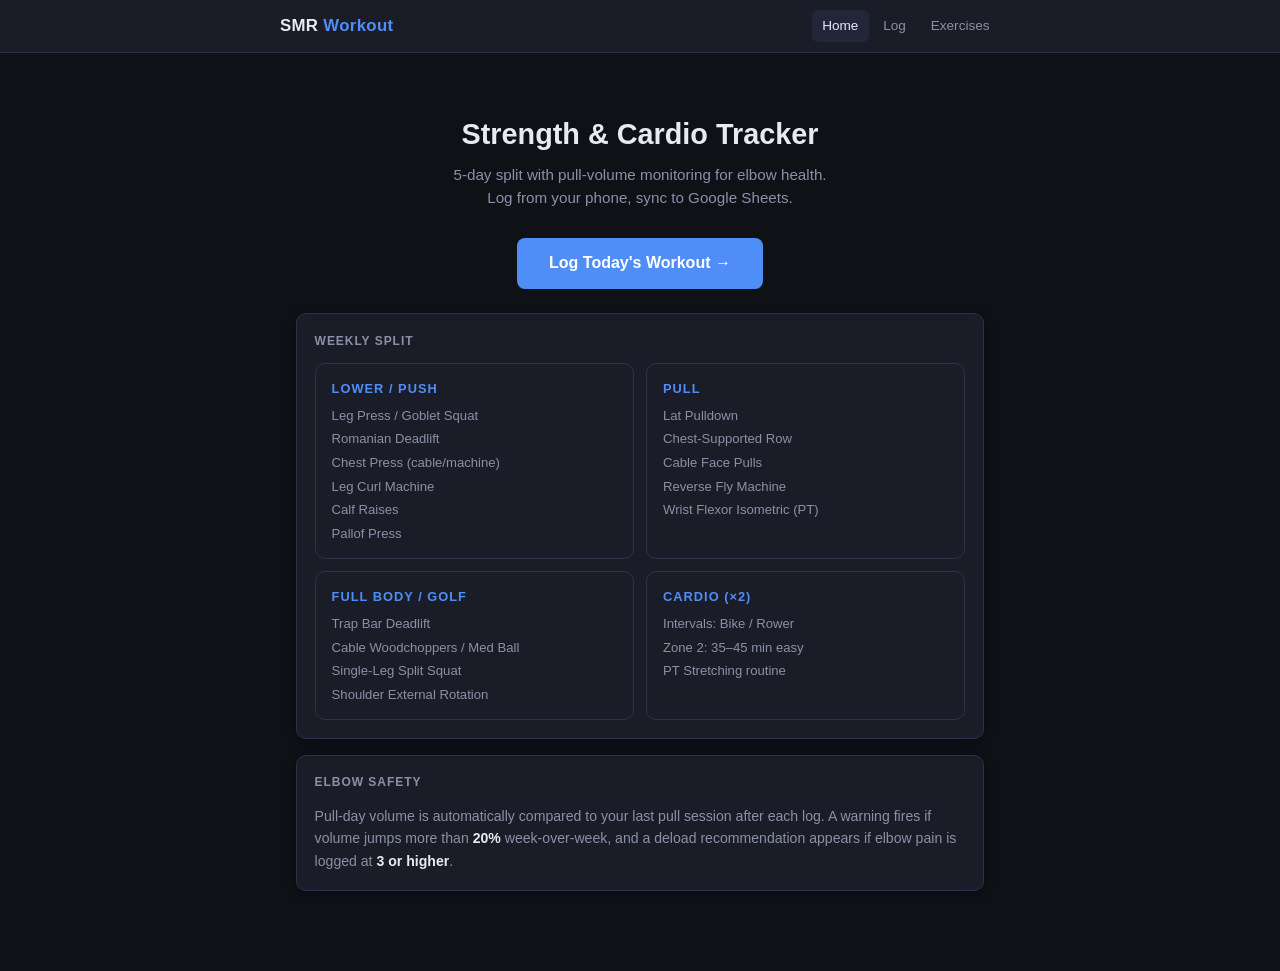
==== index.html @ ea09d0d0 "Replace Python CLI with static HTML/CSS/JS workout tracker - Remove: log_workout.py, check_volume.py" ====
<!DOCTYPE html>
<html lang="en">
<head>
  <meta charset="UTF-8">
  <meta name="viewport" content="width=device-width, initial-scale=1">
  <title>SMR Workout Tracker</title>
  <link rel="stylesheet" href="css/style.css">
</head>
<body>

<header class="site-header">
  <div class="header-inner">
    <span class="site-logo">SMR <span>Workout</span></span>
    <nav>
      <a href="index.html" class="active">Home</a>
      <a href="log.html">Log</a>
      <a href="exercises.html">Exercises</a>
    </nav>
  </div>
</header>

<main>
  <div class="hero">
    <h1>Strength &amp; Cardio Tracker</h1>
    <p>5-day split with pull-volume monitoring for elbow health. Log from your phone, sync to Google Sheets.</p>
    <a href="log.html" class="btn btn-primary cta" style="display:inline-flex;width:auto;">
      Log Today's Workout →
    </a>
  </div>

  <div class="card">
    <div class="card-title">Weekly Split</div>
    <div class="split-grid">
      <div class="split-card">
        <h3>Lower / Push</h3>
        <ul>
          <li>Leg Press / Goblet Squat</li>
          <li>Romanian Deadlift</li>
          <li>Chest Press (cable/machine)</li>
          <li>Leg Curl Machine</li>
          <li>Calf Raises</li>
          <li>Pallof Press</li>
        </ul>
      </div>
      <div class="split-card">
        <h3>Pull</h3>
        <ul>
          <li>Lat Pulldown</li>
          <li>Chest-Supported Row</li>
          <li>Cable Face Pulls</li>
          <li>Reverse Fly Machine</li>
          <li>Wrist Flexor Isometric (PT)</li>
        </ul>
      </div>
      <div class="split-card">
        <h3>Full Body / Golf</h3>
        <ul>
          <li>Trap Bar Deadlift</li>
          <li>Cable Woodchoppers / Med Ball</li>
          <li>Single-Leg Split Squat</li>
          <li>Shoulder External Rotation</li>
        </ul>
      </div>
      <div class="split-card">
        <h3>Cardio (×2)</h3>
        <ul>
          <li>Intervals: Bike / Rower</li>
          <li>Zone 2: 35–45 min easy</li>
          <li>PT Stretching routine</li>
        </ul>
      </div>
    </div>
  </div>

  <div class="card">
    <div class="card-title">Elbow Safety</div>
    <p style="font-size:.88rem;color:var(--muted);line-height:1.6;">
      Pull-day volume is automatically compared to your last pull session after each log.
      A warning fires if volume jumps more than <strong style="color:var(--text);">20%</strong>
      week-over-week, and a deload recommendation appears if elbow pain is logged at
      <strong style="color:var(--text);">3 or higher</strong>.
    </p>
  </div>
</main>

<script src="js/main.js"></script>
</body>
</html>
---- css/style.css ----
/* ── Reset & base ──────────────────────────────────────────────────── */
*, *::before, *::after { box-sizing: border-box; margin: 0; padding: 0; }

:root {
  --bg:        #0f1117;
  --surface:   #1a1d27;
  --surface2:  #22263a;
  --border:    #2e3248;
  --accent:    #4f8ef7;
  --accent-dk: #3a72d8;
  --danger:    #e05c5c;
  --warn:      #f5a623;
  --ok:        #4caf82;
  --text:      #e8eaf0;
  --muted:     #8b90a8;
  --radius:    10px;
  --shadow:    0 2px 12px rgba(0,0,0,.4);
  font-size: 16px;
}

body {
  background: var(--bg);
  color: var(--text);
  font-family: -apple-system, BlinkMacSystemFont, "Segoe UI", Roboto, sans-serif;
  line-height: 1.5;
  min-height: 100vh;
}

a { color: var(--accent); text-decoration: none; }
a:hover { text-decoration: underline; }

/* ── Layout shell ──────────────────────────────────────────────────── */
.site-header {
  background: var(--surface);
  border-bottom: 1px solid var(--border);
  padding: 0 1rem;
  position: sticky;
  top: 0;
  z-index: 100;
}

.header-inner {
  display: flex;
  align-items: center;
  justify-content: space-between;
  max-width: 720px;
  margin: 0 auto;
  height: 52px;
}

.site-logo {
  font-weight: 700;
  font-size: 1.05rem;
  color: var(--text);
  letter-spacing: .02em;
}
.site-logo span { color: var(--accent); }

nav { display: flex; gap: .25rem; }
nav a {
  color: var(--muted);
  font-size: .85rem;
  padding: .35rem .65rem;
  border-radius: 6px;
  transition: background .15s, color .15s;
}
nav a:hover, nav a.active {
  background: var(--surface2);
  color: var(--text);
  text-decoration: none;
}

main {
  max-width: 720px;
  margin: 0 auto;
  padding: 1.25rem 1rem 4rem;
}

/* ── Setup banner ──────────────────────────────────────────────────── */
.setup-banner {
  background: var(--surface2);
  border: 1px solid var(--warn);
  border-radius: var(--radius);
  padding: 1rem 1.1rem;
  margin-bottom: 1.25rem;
  display: none;
}
.setup-banner.visible { display: block; }
.setup-banner p { font-size: .88rem; color: var(--muted); margin-bottom: .75rem; }
.setup-banner strong { color: var(--warn); }
.setup-banner .input-row {
  display: flex; gap: .5rem; flex-wrap: wrap;
}
.setup-banner input {
  flex: 1;
  min-width: 0;
  background: var(--bg);
  border: 1px solid var(--border);
  border-radius: 6px;
  color: var(--text);
  padding: .5rem .75rem;
  font-size: .88rem;
}

/* ── Cards ─────────────────────────────────────────────────────────── */
.card {
  background: var(--surface);
  border: 1px solid var(--border);
  border-radius: var(--radius);
  padding: 1.1rem 1.1rem;
  margin-bottom: 1rem;
  box-shadow: var(--shadow);
}
.card-title {
  font-size: .75rem;
  font-weight: 600;
  text-transform: uppercase;
  letter-spacing: .08em;
  color: var(--muted);
  margin-bottom: .85rem;
}

/* ── Day selector ──────────────────────────────────────────────────── */
.day-selector {
  display: grid;
  grid-template-columns: repeat(auto-fit, minmax(120px, 1fr));
  gap: .5rem;
  margin-bottom: 1rem;
}

.day-btn {
  background: var(--surface2);
  border: 1px solid var(--border);
  border-radius: var(--radius);
  color: var(--muted);
  cursor: pointer;
  font-size: .82rem;
  font-weight: 600;
  line-height: 1.3;
  padding: .65rem .5rem;
  text-align: center;
  transition: border-color .15s, color .15s, background .15s;
}
.day-btn:hover { border-color: var(--accent); color: var(--text); }
.day-btn.active {
  background: rgba(79,142,247,.12);
  border-color: var(--accent);
  color: var(--accent);
}

/* ── Exercise table ─────────────────────────────────────────────────── */
.exercise-table {
  width: 100%;
  border-collapse: collapse;
}
.exercise-table th {
  color: var(--muted);
  font-size: .72rem;
  font-weight: 600;
  text-transform: uppercase;
  letter-spacing: .07em;
  padding: .4rem .5rem;
  text-align: left;
  border-bottom: 1px solid var(--border);
}
.exercise-table th:last-child,
.exercise-table td:last-child { text-align: right; }

.exercise-table td {
  padding: .65rem .5rem;
  font-size: .88rem;
  border-bottom: 1px solid var(--border);
  vertical-align: middle;
}
.exercise-table tr:last-child td { border-bottom: none; }

.exercise-name { font-weight: 500; }
.prescribed { color: var(--muted); font-size: .8rem; white-space: nowrap; }

.weight-input {
  background: var(--surface2);
  border: 1px solid var(--border);
  border-radius: 6px;
  color: var(--text);
  font-size: .95rem;
  padding: .4rem .5rem;
  text-align: right;
  width: 74px;
  transition: border-color .15s;
  -moz-appearance: textfield;
}
.weight-input::-webkit-outer-spin-button,
.weight-input::-webkit-inner-spin-button { -webkit-appearance: none; }
.weight-input:focus {
  border-color: var(--accent);
  outline: none;
}
.weight-input.has-value { border-color: var(--ok); }

.vol-cell { color: var(--muted); font-size: .82rem; min-width: 60px; }

/* ── Running totals bar ─────────────────────────────────────────────── */
.totals-bar {
  display: flex;
  gap: .75rem;
  flex-wrap: wrap;
  align-items: center;
  background: var(--surface2);
  border: 1px solid var(--border);
  border-radius: var(--radius);
  padding: .75rem 1rem;
  margin-bottom: 1rem;
}
.totals-bar .stat {
  display: flex;
  flex-direction: column;
  min-width: 80px;
}
.totals-bar .stat-label {
  font-size: .68rem;
  font-weight: 600;
  text-transform: uppercase;
  letter-spacing: .08em;
  color: var(--muted);
}
.totals-bar .stat-value {
  font-size: 1.25rem;
  font-weight: 700;
  color: var(--text);
  line-height: 1.2;
}
.totals-bar .stat-value.accent { color: var(--accent); }

/* ── Session fields ─────────────────────────────────────────────────── */
.session-fields {
  display: grid;
  grid-template-columns: 110px 1fr;
  gap: .75rem;
  align-items: start;
}
.field-group { display: flex; flex-direction: column; gap: .35rem; }
.field-label {
  font-size: .75rem;
  font-weight: 600;
  text-transform: uppercase;
  letter-spacing: .07em;
  color: var(--muted);
}
.field-input {
  background: var(--surface2);
  border: 1px solid var(--border);
  border-radius: 6px;
  color: var(--text);
  font-size: .92rem;
  padding: .5rem .7rem;
  transition: border-color .15s;
  width: 100%;
}
.field-input:focus { border-color: var(--accent); outline: none; }
textarea.field-input { resize: vertical; min-height: 60px; font-family: inherit; }

/* ── Buttons ────────────────────────────────────────────────────────── */
.btn {
  border: none;
  border-radius: 8px;
  cursor: pointer;
  font-size: .92rem;
  font-weight: 600;
  padding: .7rem 1.25rem;
  transition: background .15s, opacity .15s;
  display: inline-flex;
  align-items: center;
  gap: .45rem;
}
.btn-primary {
  background: var(--accent);
  color: #fff;
  width: 100%;
  justify-content: center;
  font-size: 1rem;
  padding: .9rem;
  margin-top: .25rem;
}
.btn-primary:hover { background: var(--accent-dk); }
.btn-sm {
  font-size: .8rem;
  padding: .4rem .75rem;
}
.btn-ghost {
  background: var(--surface2);
  border: 1px solid var(--border);
  color: var(--muted);
}
.btn-ghost:hover { color: var(--text); border-color: var(--muted); }

/* ── Summary / report screen ────────────────────────────────────────── */
#summary-screen { display: none; }
#summary-screen.visible { display: block; }
#log-screen.hidden { display: none; }

.report-header {
  text-align: center;
  padding: 1.5rem 0 .5rem;
}
.report-header .big-date {
  font-size: .8rem;
  color: var(--muted);
  text-transform: uppercase;
  letter-spacing: .08em;
}
.report-header h2 {
  font-size: 1.4rem;
  font-weight: 700;
  margin: .25rem 0 .5rem;
}
.report-header .day-badge {
  display: inline-block;
  background: rgba(79,142,247,.15);
  color: var(--accent);
  font-size: .78rem;
  font-weight: 600;
  padding: .25rem .7rem;
  border-radius: 20px;
  border: 1px solid var(--accent);
}

.volume-comparison {
  display: flex;
  gap: .75rem;
  justify-content: center;
  margin: 1rem 0;
  flex-wrap: wrap;
}
.vol-block {
  background: var(--surface2);
  border: 1px solid var(--border);
  border-radius: var(--radius);
  padding: .75rem 1.1rem;
  text-align: center;
  min-width: 110px;
}
.vol-block .vb-label { font-size: .7rem; color: var(--muted); text-transform: uppercase; letter-spacing: .07em; }
.vol-block .vb-value { font-size: 1.5rem; font-weight: 700; margin: .15rem 0; }
.vol-block .vb-sub { font-size: .72rem; color: var(--muted); }

.change-pill {
  display: inline-flex;
  align-items: center;
  gap: .3rem;
  padding: .3rem .75rem;
  border-radius: 20px;
  font-weight: 700;
  font-size: .95rem;
}
.change-pill.up { background: rgba(245,166,35,.15); color: var(--warn); border: 1px solid var(--warn); }
.change-pill.up-danger { background: rgba(224,92,92,.15); color: var(--danger); border: 1px solid var(--danger); }
.change-pill.down { background: rgba(76,175,130,.15); color: var(--ok); border: 1px solid var(--ok); }
.change-pill.neutral { background: var(--surface2); color: var(--muted); border: 1px solid var(--border); }

.alert-box {
  border-radius: var(--radius);
  padding: .85rem 1rem;
  margin-bottom: .75rem;
  font-size: .9rem;
  line-height: 1.5;
}
.alert-box.warn {
  background: rgba(245,166,35,.1);
  border: 1px solid var(--warn);
  color: var(--warn);
}
.alert-box.danger {
  background: rgba(224,92,92,.1);
  border: 1px solid var(--danger);
  color: var(--danger);
}
.alert-box.ok {
  background: rgba(76,175,130,.1);
  border: 1px solid var(--ok);
  color: var(--ok);
}

.exercise-summary-table {
  width: 100%;
  border-collapse: collapse;
  font-size: .85rem;
}
.exercise-summary-table th {
  color: var(--muted);
  font-size: .7rem;
  font-weight: 600;
  text-transform: uppercase;
  letter-spacing: .07em;
  padding: .35rem .5rem;
  text-align: left;
  border-bottom: 1px solid var(--border);
}
.exercise-summary-table td {
  padding: .55rem .5rem;
  border-bottom: 1px solid var(--border);
}
.exercise-summary-table tr:last-child td { border-bottom: none; }
.exercise-summary-table td:last-child { text-align: right; color: var(--muted); }

/* ── Index page ─────────────────────────────────────────────────────── */
.hero {
  text-align: center;
  padding: 2.5rem 0 1.5rem;
}
.hero h1 { font-size: 1.8rem; font-weight: 800; margin-bottom: .5rem; }
.hero p { color: var(--muted); font-size: .95rem; max-width: 380px; margin: 0 auto 1.5rem; }
.hero .cta { font-size: 1rem; padding: .85rem 2rem; }

.split-grid {
  display: grid;
  gap: .75rem;
  grid-template-columns: 1fr 1fr;
}
@media (max-width: 480px) { .split-grid { grid-template-columns: 1fr; } }

.split-card {
  background: var(--surface);
  border: 1px solid var(--border);
  border-radius: var(--radius);
  padding: .9rem 1rem;
}
.split-card h3 {
  font-size: .8rem;
  font-weight: 700;
  text-transform: uppercase;
  letter-spacing: .08em;
  color: var(--accent);
  margin-bottom: .5rem;
}
.split-card ul {
  list-style: none;
  font-size: .82rem;
  color: var(--muted);
  display: flex;
  flex-direction: column;
  gap: .25rem;
}

/* ── Exercises reference page ───────────────────────────────────────── */
.ex-section { margin-bottom: 1.5rem; }
.ex-section h2 {
  font-size: .78rem;
  font-weight: 700;
  text-transform: uppercase;
  letter-spacing: .09em;
  color: var(--accent);
  margin-bottom: .6rem;
  padding-bottom: .4rem;
  border-bottom: 1px solid var(--border);
}
.ex-list {
  list-style: none;
  display: flex;
  flex-direction: column;
  gap: .35rem;
}
.ex-item {
  display: flex;
  justify-content: space-between;
  align-items: baseline;
  font-size: .88rem;
  gap: .5rem;
}
.ex-item .ex-name { flex: 1; }
.ex-item .ex-rx {
  color: var(--muted);
  font-size: .78rem;
  white-space: nowrap;
}

/* ── Misc utilities ─────────────────────────────────────────────────── */
.mt-1 { margin-top: .75rem; }
.mt-2 { margin-top: 1.25rem; }
.text-muted { color: var(--muted); }
.text-center { text-align: center; }
.flex-center { display: flex; align-items: center; justify-content: center; gap: .5rem; }
.hidden { display: none !important; }

/* ── Spinner ────────────────────────────────────────────────────────── */
.spinner {
  width: 18px; height: 18px;
  border: 2px solid rgba(255,255,255,.2);
  border-top-color: #fff;
  border-radius: 50%;
  animation: spin .6s linear infinite;
  display: inline-block;
}
@keyframes spin { to { transform: rotate(360deg); } }

/* ── Mobile tweaks ──────────────────────────────────────────────────── */
@media (max-width: 540px) {
  .day-selector { grid-template-columns: 1fr 1fr; }
  .session-fields { grid-template-columns: 1fr; }
  .exercise-table th:nth-child(2),
  .exercise-table td:nth-child(2) { display: none; } /* hide prescribed on small */
  .volume-comparison { gap: .5rem; }
  .vol-block { min-width: 90px; padding: .6rem .75rem; }
  .vol-block .vb-value { font-size: 1.2rem; }
}
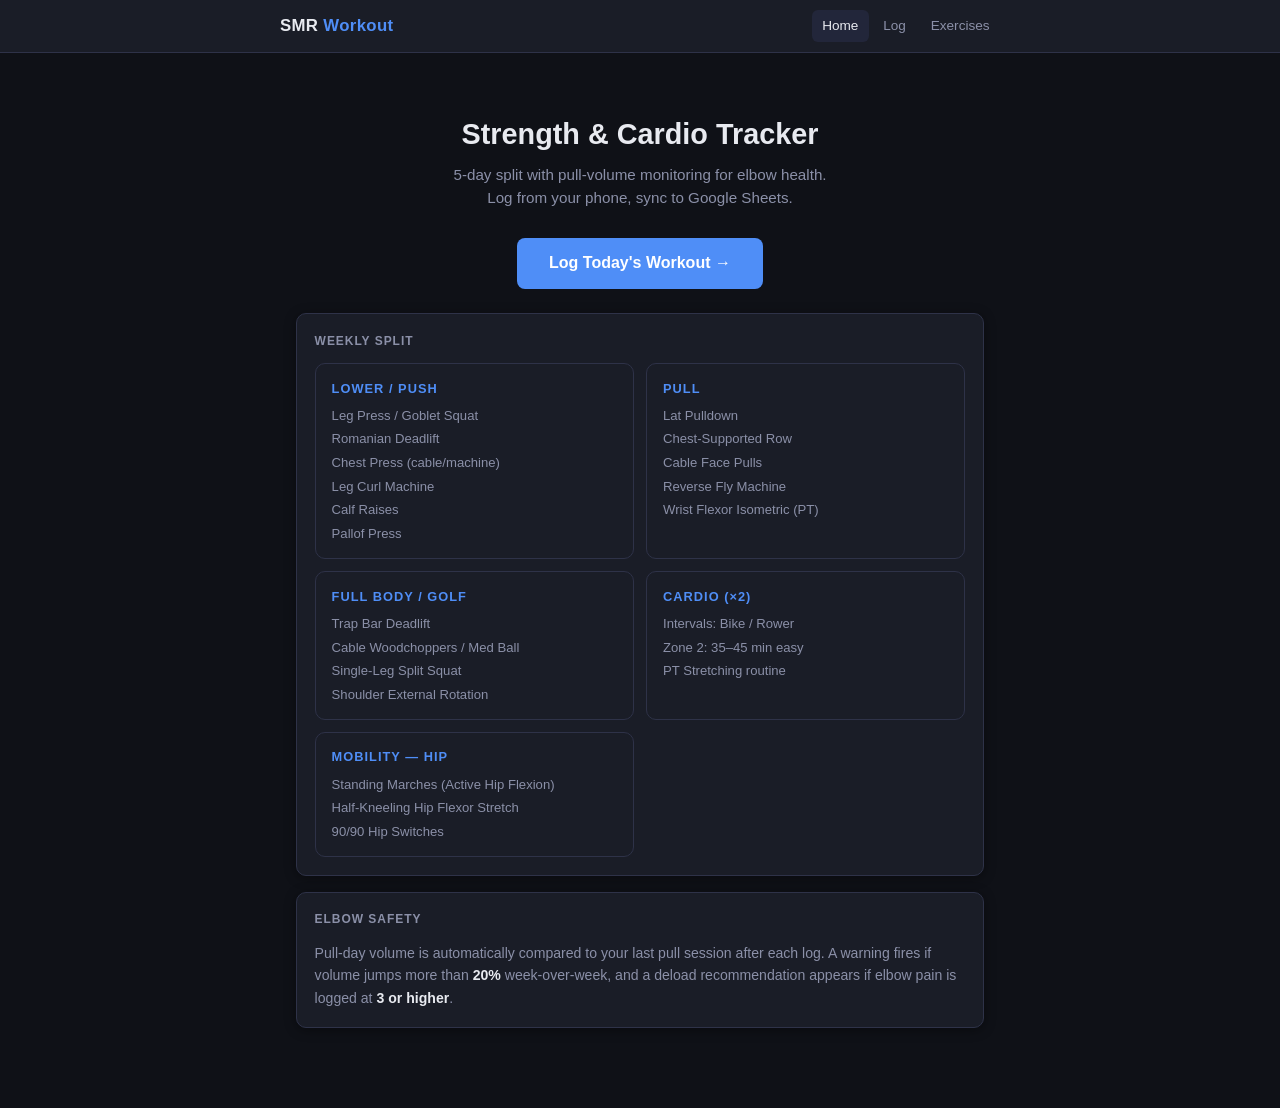
==== commit f8dd93fe: "Add Mobility — Hip category for morning hip flexor stiffness New "Mobility — Hip" day with three exe" ====
--- a/index.html
+++ b/index.html
@@ -69,6 +69,14 @@
           <li>PT Stretching routine</li>
         </ul>
       </div>
+      <div class="split-card">
+        <h3>Mobility — Hip</h3>
+        <ul>
+          <li>Standing Marches (Active Hip Flexion)</li>
+          <li>Half-Kneeling Hip Flexor Stretch</li>
+          <li>90/90 Hip Switches</li>
+        </ul>
+      </div>
     </div>
   </div>
 
--- a/css/style.css
+++ b/css/style.css
@@ -177,6 +177,13 @@
 .exercise-name { font-weight: 500; }
 .prescribed { color: var(--muted); font-size: .8rem; white-space: nowrap; }
 
+/* Shrink exercise name column so Prescribed and input stay visible on small screens */
+.exercise-table td:first-child { max-width: 130px; word-break: break-word; }
+@media (max-width: 400px) {
+  .exercise-table td:first-child { max-width: 90px; font-size: .8rem; }
+  .prescribed { font-size: .72rem; }
+}
+
 .weight-input {
   background: var(--surface2);
   border: 1px solid var(--border);
@@ -496,8 +503,7 @@
 @media (max-width: 540px) {
   .day-selector { grid-template-columns: 1fr 1fr; }
   .session-fields { grid-template-columns: 1fr; }
-  .exercise-table th:nth-child(2),
-  .exercise-table td:nth-child(2) { display: none; } /* hide prescribed on small */
+
   .volume-comparison { gap: .5rem; }
   .vol-block { min-width: 90px; padding: .6rem .75rem; }
   .vol-block .vb-value { font-size: 1.2rem; }
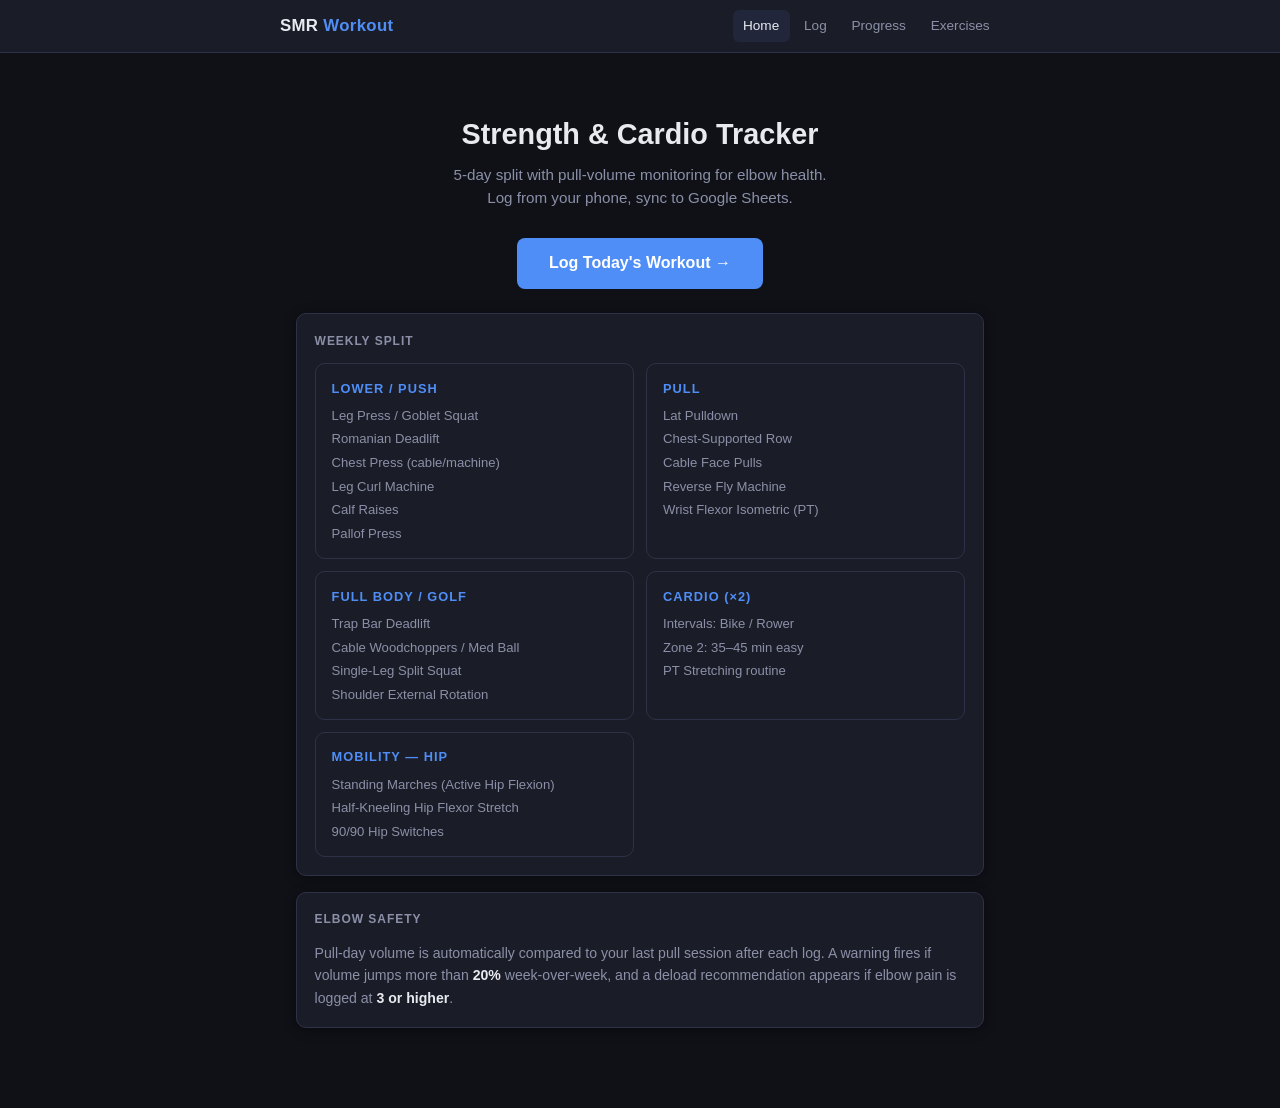
==== commit 12b82c20: "Add a Progress page charting per-exercise weight/duration over time Reads the same locally-saved ses" ====
--- a/index.html
+++ b/index.html
@@ -14,6 +14,7 @@
     <nav>
       <a href="index.html" class="active">Home</a>
       <a href="log.html">Log</a>
+      <a href="progress.html">Progress</a>
       <a href="exercises.html">Exercises</a>
     </nav>
   </div>
--- a/css/style.css
+++ b/css/style.css
@@ -363,6 +363,8 @@
 .change-pill.up-danger { background: rgba(224,92,92,.15); color: var(--danger); border: 1px solid var(--danger); }
 .change-pill.down { background: rgba(76,175,130,.15); color: var(--ok); border: 1px solid var(--ok); }
 .change-pill.neutral { background: var(--surface2); color: var(--muted); border: 1px solid var(--border); }
+.change-pill.pos { background: rgba(76,175,130,.15); color: var(--ok); border: 1px solid var(--ok); }
+.change-pill.neg { background: rgba(224,92,92,.15); color: var(--danger); border: 1px solid var(--danger); }
 
 .alert-box {
   border-radius: var(--radius);
@@ -499,6 +501,36 @@
 }
 @keyframes spin { to { transform: rotate(360deg); } }
 
+/* ── Progress chart ──────────────────────────────────────────────────── */
+.chart-tooltip {
+  position: absolute;
+  pointer-events: none;
+  background: var(--surface2);
+  border: 1px solid var(--border);
+  border-radius: 6px;
+  padding: .4rem .6rem;
+  font-size: .78rem;
+  color: var(--text);
+  white-space: nowrap;
+  transform: translate(-50%, -100%);
+  box-shadow: var(--shadow);
+  z-index: 10;
+}
+.chart-tooltip .tt-value { font-weight: 700; }
+.chart-tooltip .tt-date { color: var(--muted); font-size: .72rem; }
+
+.chart-svg-text {
+  font-size: 11px;
+  fill: var(--muted);
+  font-family: -apple-system, BlinkMacSystemFont, "Segoe UI", Roboto, sans-serif;
+}
+.chart-endlabel { fill: var(--text); font-weight: 600; }
+.chart-gridline { stroke: var(--border); stroke-width: 1; }
+.chart-line { fill: none; stroke: var(--accent); stroke-width: 2; stroke-linejoin: round; stroke-linecap: round; }
+.chart-dot { fill: var(--accent); stroke: var(--surface); stroke-width: 2; }
+.chart-crosshair { stroke: var(--muted); stroke-width: 1; stroke-dasharray: 3 3; opacity: 0; }
+.chart-hit { fill: transparent; }
+
 /* ── Mobile tweaks ──────────────────────────────────────────────────── */
 @media (max-width: 540px) {
   .day-selector { grid-template-columns: 1fr 1fr; }
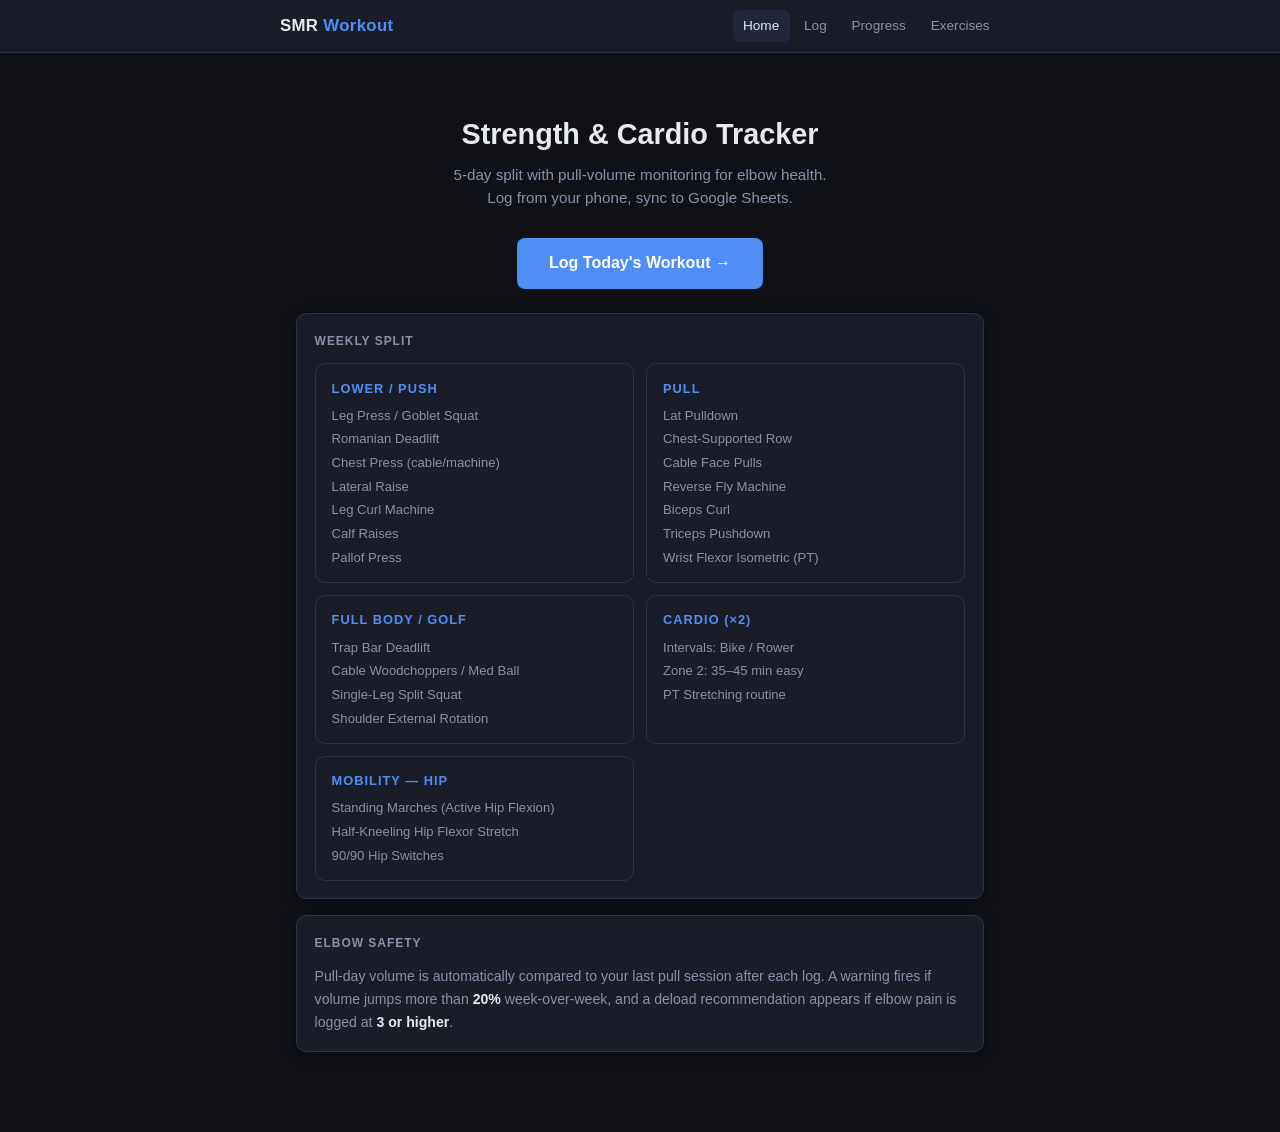
==== commit 8af17127: "Add Lateral Raise and Biceps Curl to fill shoulder/biceps gap - Lateral Raise (3x12) added to Lower/" ====
--- a/index.html
+++ b/index.html
@@ -38,6 +38,7 @@
           <li>Leg Press / Goblet Squat</li>
           <li>Romanian Deadlift</li>
           <li>Chest Press (cable/machine)</li>
+          <li>Lateral Raise</li>
           <li>Leg Curl Machine</li>
           <li>Calf Raises</li>
           <li>Pallof Press</li>
@@ -50,6 +51,8 @@
           <li>Chest-Supported Row</li>
           <li>Cable Face Pulls</li>
           <li>Reverse Fly Machine</li>
+          <li>Biceps Curl</li>
+          <li>Triceps Pushdown</li>
           <li>Wrist Flexor Isometric (PT)</li>
         </ul>
       </div>
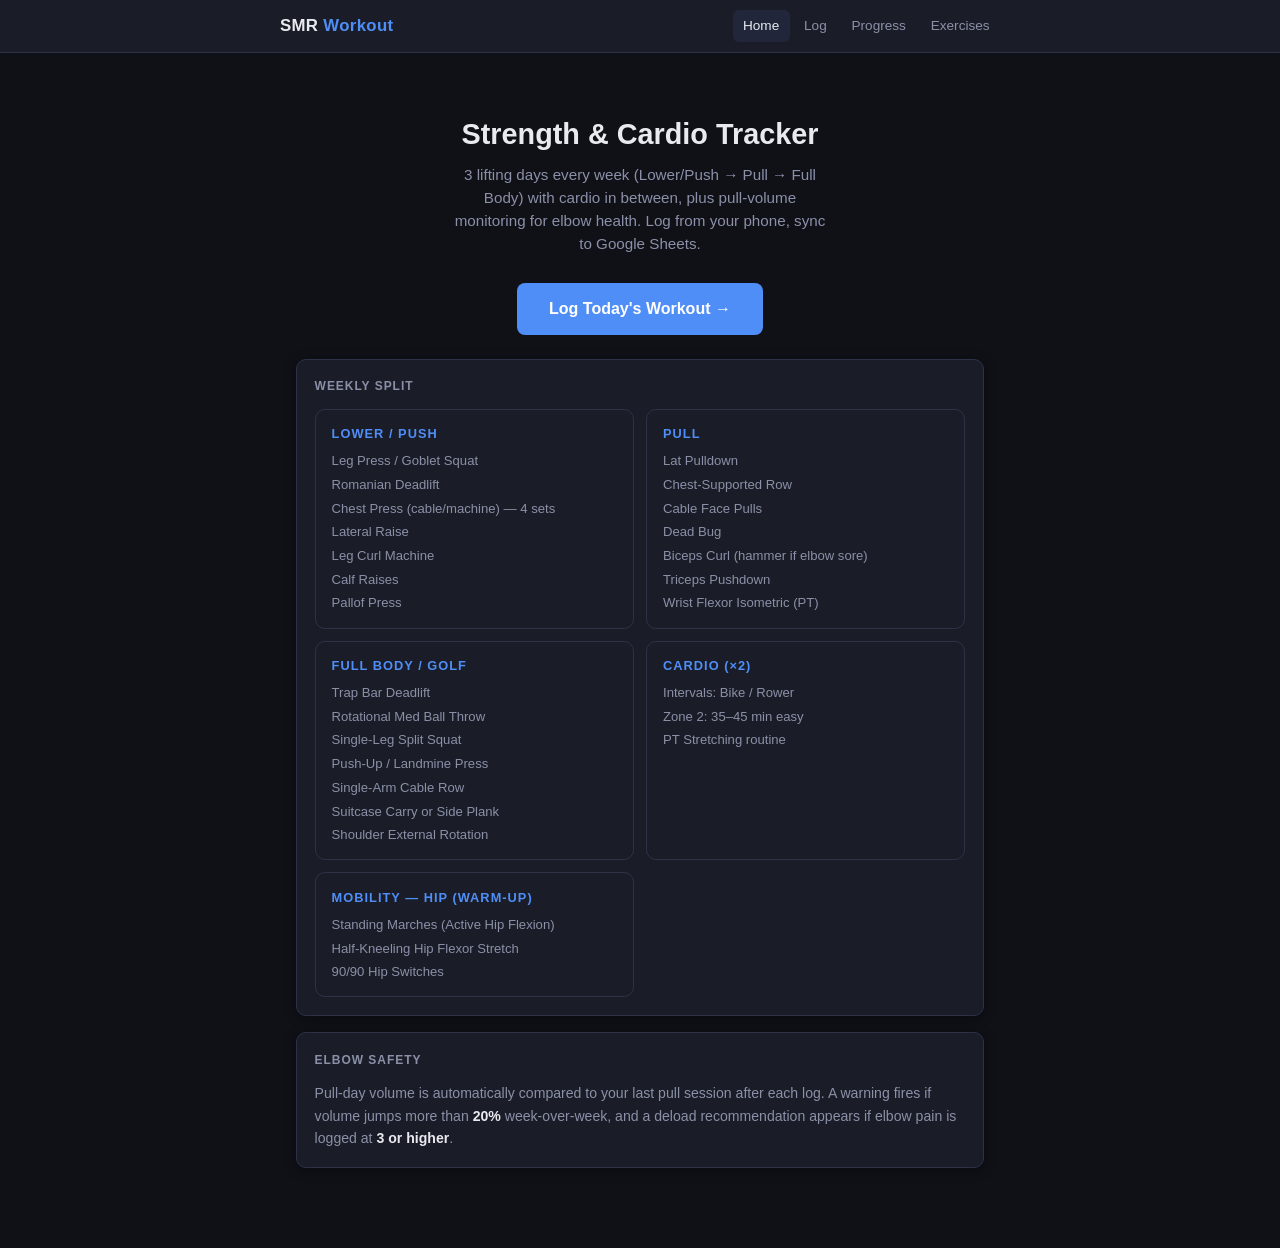
==== commit c630ea0d: "Revise program for 65+ strength/muscle goals and add RIR tracking - Pull: swap Reverse Fly for Dead " ====
--- a/index.html
+++ b/index.html
@@ -23,7 +23,7 @@
 <main>
   <div class="hero">
     <h1>Strength &amp; Cardio Tracker</h1>
-    <p>5-day split with pull-volume monitoring for elbow health. Log from your phone, sync to Google Sheets.</p>
+    <p>3 lifting days every week (Lower/Push → Pull → Full Body) with cardio in between, plus pull-volume monitoring for elbow health. Log from your phone, sync to Google Sheets.</p>
     <a href="log.html" class="btn btn-primary cta" style="display:inline-flex;width:auto;">
       Log Today's Workout →
     </a>
@@ -37,7 +37,7 @@
         <ul>
           <li>Leg Press / Goblet Squat</li>
           <li>Romanian Deadlift</li>
-          <li>Chest Press (cable/machine)</li>
+          <li>Chest Press (cable/machine) — 4 sets</li>
           <li>Lateral Raise</li>
           <li>Leg Curl Machine</li>
           <li>Calf Raises</li>
@@ -50,8 +50,8 @@
           <li>Lat Pulldown</li>
           <li>Chest-Supported Row</li>
           <li>Cable Face Pulls</li>
-          <li>Reverse Fly Machine</li>
-          <li>Biceps Curl</li>
+          <li>Dead Bug</li>
+          <li>Biceps Curl (hammer if elbow sore)</li>
           <li>Triceps Pushdown</li>
           <li>Wrist Flexor Isometric (PT)</li>
         </ul>
@@ -60,8 +60,11 @@
         <h3>Full Body / Golf</h3>
         <ul>
           <li>Trap Bar Deadlift</li>
-          <li>Cable Woodchoppers / Med Ball</li>
+          <li>Rotational Med Ball Throw</li>
           <li>Single-Leg Split Squat</li>
+          <li>Push-Up / Landmine Press</li>
+          <li>Single-Arm Cable Row</li>
+          <li>Suitcase Carry or Side Plank</li>
           <li>Shoulder External Rotation</li>
         </ul>
       </div>
@@ -74,7 +77,7 @@
         </ul>
       </div>
       <div class="split-card">
-        <h3>Mobility — Hip</h3>
+        <h3>Mobility — Hip (warm-up)</h3>
         <ul>
           <li>Standing Marches (Active Hip Flexion)</li>
           <li>Half-Kneeling Hip Flexor Stretch</li>
--- a/css/style.css
+++ b/css/style.css
@@ -175,13 +175,18 @@
 .exercise-table tr:last-child td { border-bottom: none; }
 
 .exercise-name { font-weight: 500; }
-.prescribed { color: var(--muted); font-size: .8rem; white-space: nowrap; }
+.prescribed { color: var(--muted); font-size: .8rem; min-width: 3.5rem; }
 
 /* Shrink exercise name column so Prescribed and input stay visible on small screens */
 .exercise-table td:first-child { max-width: 130px; word-break: break-word; }
 @media (max-width: 400px) {
   .exercise-table td:first-child { max-width: 90px; font-size: .8rem; }
   .prescribed { font-size: .72rem; }
+  .exercise-table th,
+  .exercise-table td { padding-left: .3rem; padding-right: .3rem; }
+  .vol-cell { min-width: 0; }
+  .weight-input,
+  .rir-input { width: 64px; }
 }
 
 .weight-input {
@@ -203,6 +208,35 @@
   outline: none;
 }
 .weight-input.has-value { border-color: var(--ok); }
+
+/* Reps-in-reserve input, stacked under the weight input */
+.rir-input {
+  display: block;
+  margin: .3rem 0 0 auto;
+  background: var(--surface2);
+  border: 1px solid var(--border);
+  border-radius: 6px;
+  color: var(--text);
+  font-size: .8rem;
+  padding: .25rem .5rem;
+  text-align: right;
+  width: 74px;
+  -moz-appearance: textfield;
+}
+.rir-input::-webkit-outer-spin-button,
+.rir-input::-webkit-inner-spin-button { -webkit-appearance: none; }
+.rir-input:focus { border-color: var(--accent); outline: none; }
+.rir-input.has-value { border-color: var(--ok); }
+
+.warmup-note,
+.rir-hint {
+  font-size: .8rem;
+  color: var(--muted);
+  line-height: 1.5;
+  margin-bottom: .6rem;
+}
+.warmup-note strong,
+.rir-hint strong { color: var(--text); }
 
 .vol-cell { color: var(--muted); font-size: .82rem; min-width: 60px; }
 
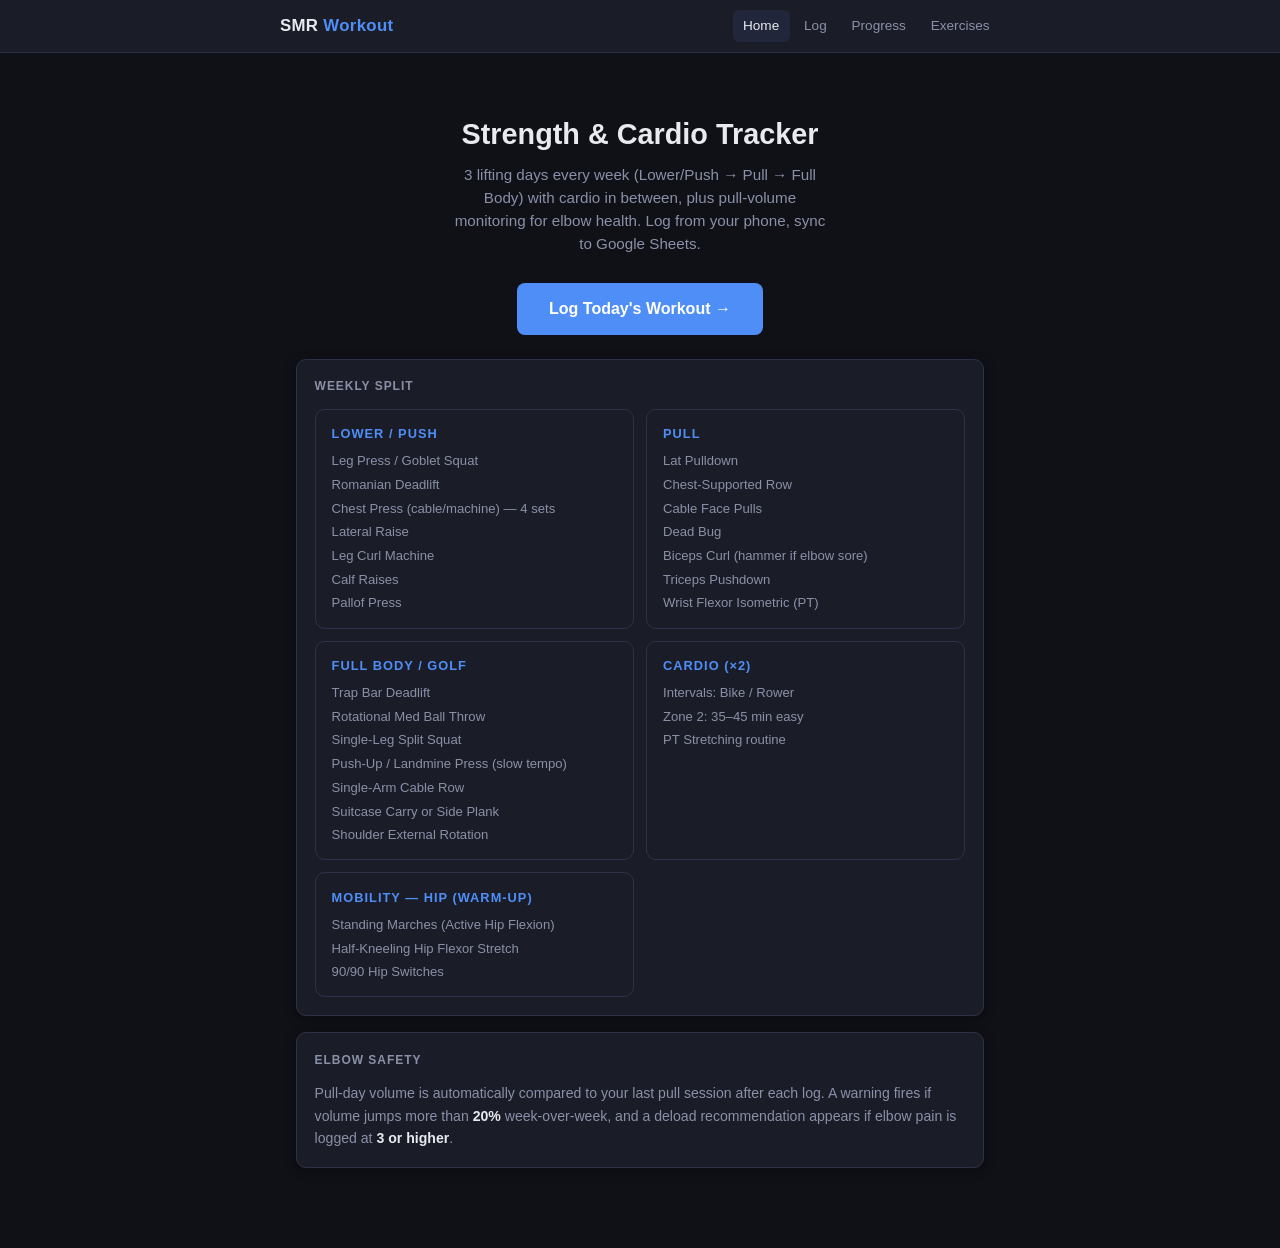
==== commit 4e95a947: "Push-ups: 3x12 with slow tempo (3-sec lower, 1-sec pause) Co-Authored-By: Claude Opus 5.5 <noreply@a" ====
--- a/index.html
+++ b/index.html
@@ -62,7 +62,7 @@
           <li>Trap Bar Deadlift</li>
           <li>Rotational Med Ball Throw</li>
           <li>Single-Leg Split Squat</li>
-          <li>Push-Up / Landmine Press</li>
+          <li>Push-Up / Landmine Press (slow tempo)</li>
           <li>Single-Arm Cable Row</li>
           <li>Suitcase Carry or Side Plank</li>
           <li>Shoulder External Rotation</li>
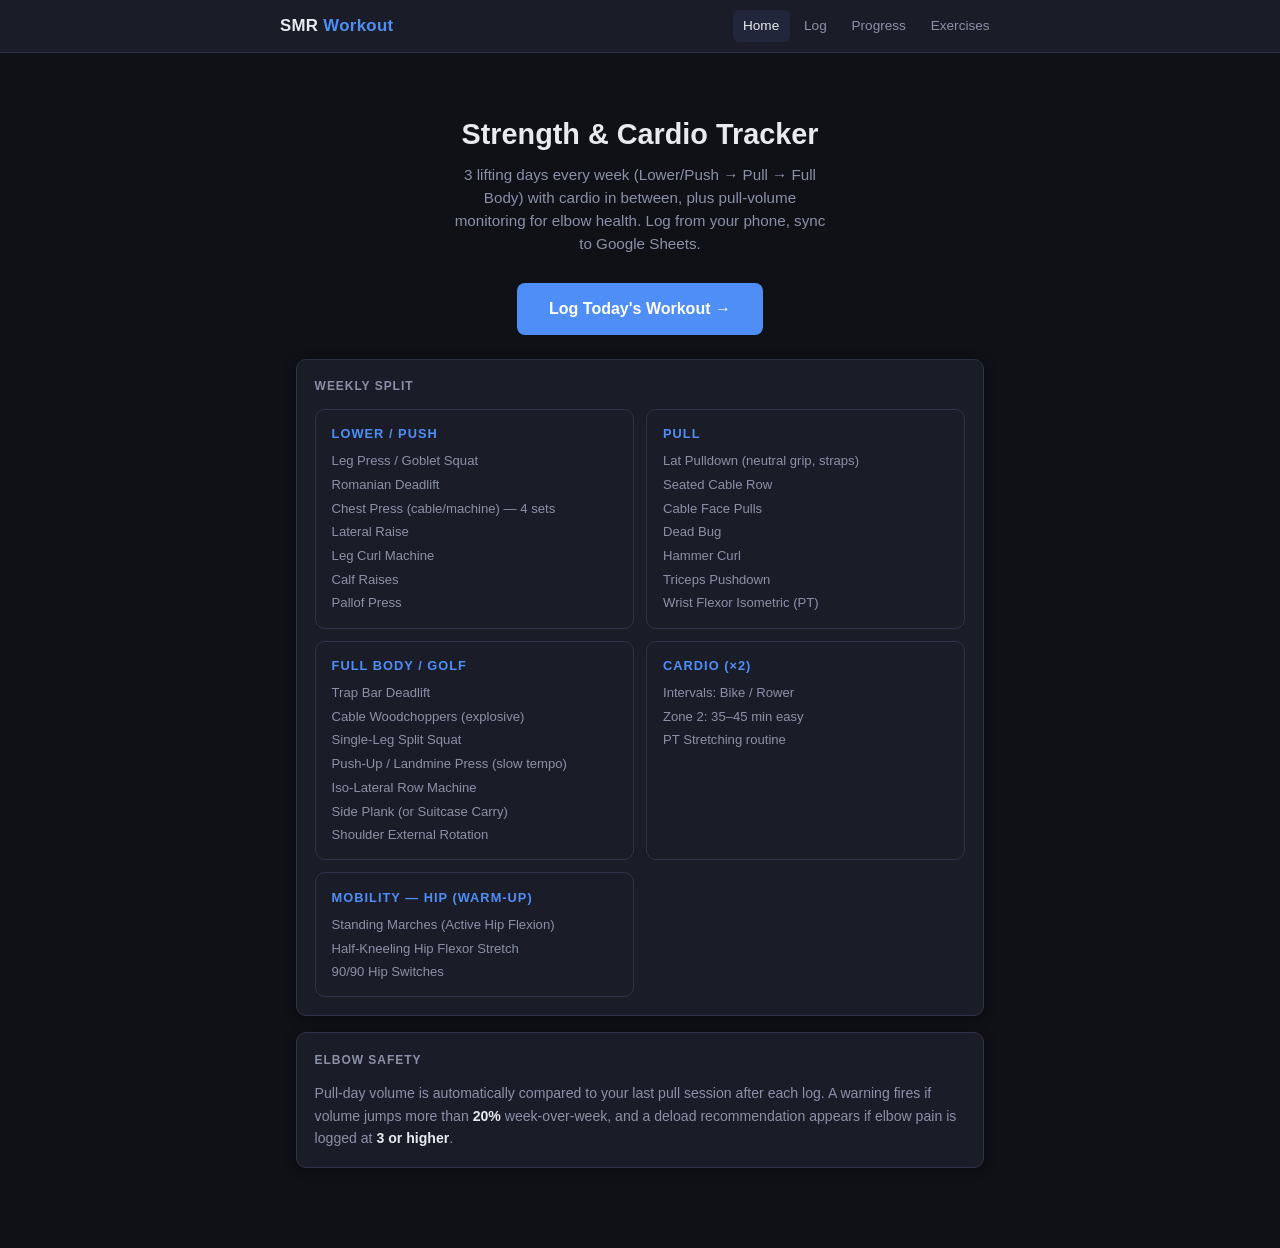
==== commit 912077b6: "Pull/Full Body swaps for golfer's elbow and 40-min sessions - Pull: Seated Cable Row replaces Chest-" ====
--- a/index.html
+++ b/index.html
@@ -47,11 +47,11 @@
       <div class="split-card">
         <h3>Pull</h3>
         <ul>
-          <li>Lat Pulldown</li>
-          <li>Chest-Supported Row</li>
+          <li>Lat Pulldown (neutral grip, straps)</li>
+          <li>Seated Cable Row</li>
           <li>Cable Face Pulls</li>
           <li>Dead Bug</li>
-          <li>Biceps Curl (hammer if elbow sore)</li>
+          <li>Hammer Curl</li>
           <li>Triceps Pushdown</li>
           <li>Wrist Flexor Isometric (PT)</li>
         </ul>
@@ -60,11 +60,11 @@
         <h3>Full Body / Golf</h3>
         <ul>
           <li>Trap Bar Deadlift</li>
-          <li>Rotational Med Ball Throw</li>
+          <li>Cable Woodchoppers (explosive)</li>
           <li>Single-Leg Split Squat</li>
           <li>Push-Up / Landmine Press (slow tempo)</li>
-          <li>Single-Arm Cable Row</li>
-          <li>Suitcase Carry or Side Plank</li>
+          <li>Iso-Lateral Row Machine</li>
+          <li>Side Plank (or Suitcase Carry)</li>
           <li>Shoulder External Rotation</li>
         </ul>
       </div>
